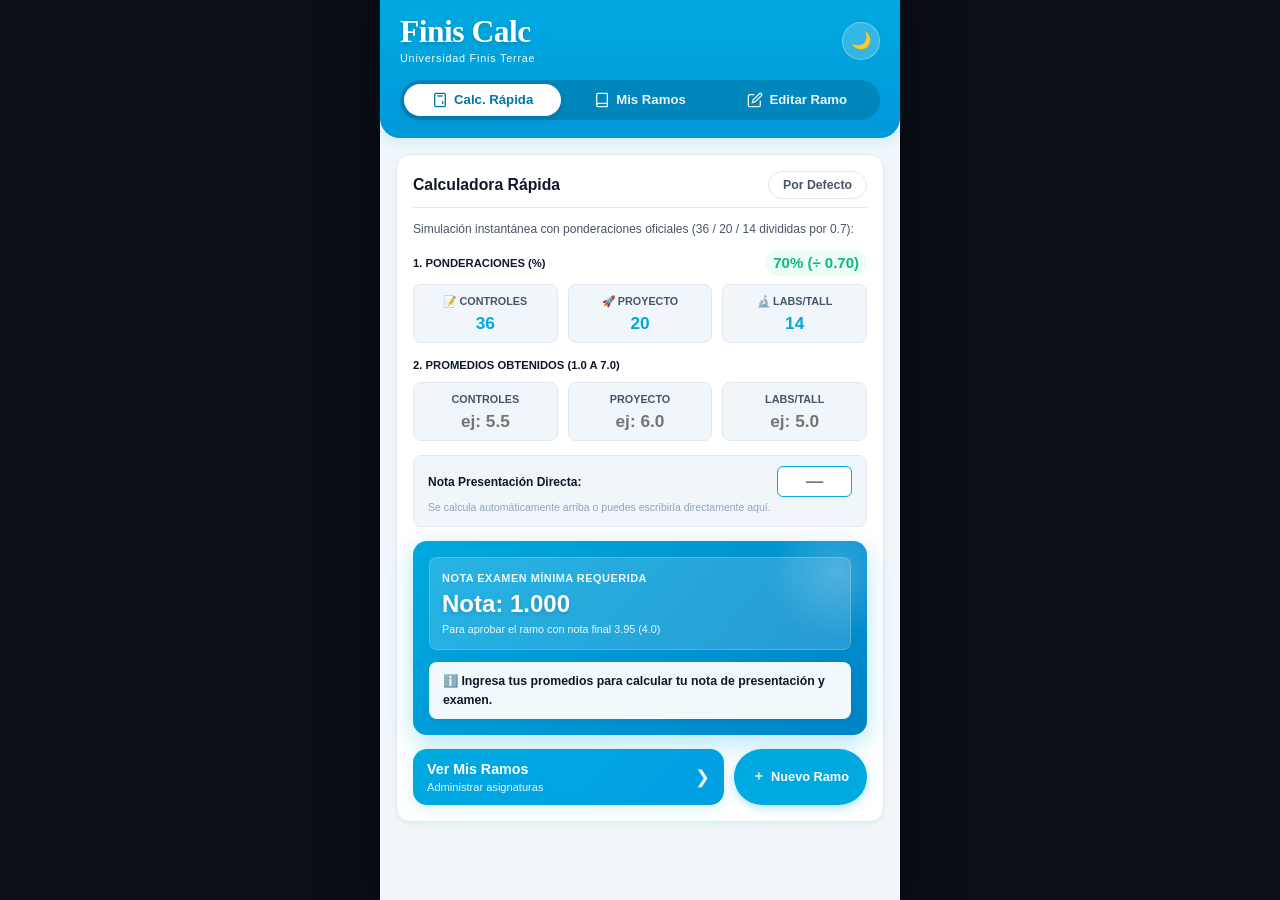
==== index.html @ bb122fc5 "FinisCalc 3" ====
<!DOCTYPE html>
<html lang="es">
<head>
  <meta charset="UTF-8">
  <meta http-equiv="refresh" content="0; url=CalculadoraFinis.html">
  <meta name="viewport" content="width=device-width, initial-scale=1.0">
  <title>Calculadora de Notas • Universidad Finis Terrae</title>
  <script>
    window.location.replace("CalculadoraFinis.html");
  </script>
</head>
<body style="font-family: sans-serif; text-align: center; padding: 40px; background-color: #F0F6FA; color: #00A9E0;">
  <h2>Calculadora de Notas • Finis Terrae</h2>
  <p>Cargando aplicación... <a href="CalculadoraFinis.html">Haz clic aquí si no redirige</a>.</p>
</body>
</html>
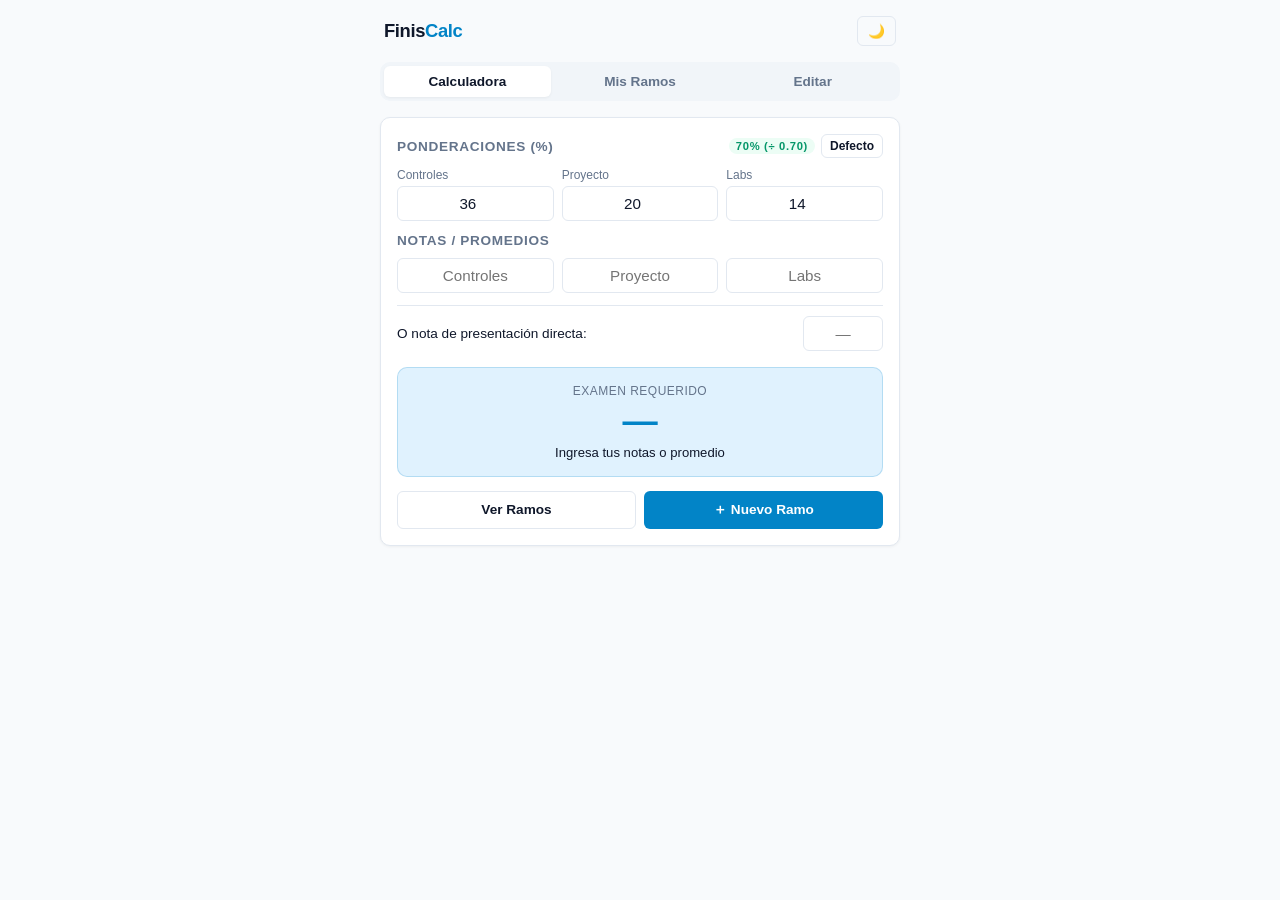
==== commit 20839c17: "Add files via upload" ====
--- a/index.html
+++ b/index.html
@@ -2,15 +2,189 @@
 <html lang="es">
 <head>
   <meta charset="UTF-8">
-  <meta http-equiv="refresh" content="0; url=CalculadoraFinis.html">
-  <meta name="viewport" content="width=device-width, initial-scale=1.0">
-  <title>Calculadora de Notas • Universidad Finis Terrae</title>
-  <script>
-    window.location.replace("CalculadoraFinis.html");
-  </script>
+  <meta name="viewport" content="width=device-width, initial-scale=1.0, maximum-scale=1.0, user-scalable=no">
+  <meta name="theme-color" content="#0284C7">
+  <title>Calculadora Finis Terrae</title>
+
+  <link rel="apple-touch-icon" sizes="180x180" href="apple-icon-180x180.png">
+  <link rel="icon" type="image/png" sizes="32x32" href="favicon-32x32.png">
+  <link rel="icon" type="image/png" sizes="16x16" href="favicon-16x16.png">
+  <link rel="manifest" href="manifest.json">
+
+  <link rel="stylesheet" href="assets/style.css">
 </head>
-<body style="font-family: sans-serif; text-align: center; padding: 40px; background-color: #F0F6FA; color: #00A9E0;">
-  <h2>Calculadora de Notas • Finis Terrae</h2>
-  <p>Cargando aplicación... <a href="CalculadoraFinis.html">Haz clic aquí si no redirige</a>.</p>
+<body>
+
+  <div class="container">
+    <!-- Header -->
+    <header class="header">
+      <div class="brand">Finis<span>Calc</span></div>
+      <button id="themeToggleBtn" class="theme-btn" onclick="toggleTheme()" title="Cambiar tema">🌙</button>
+    </header>
+
+    <!-- Navegación -->
+    <nav class="nav-tabs">
+      <button class="tab-btn active" data-tab="calculadora" onclick="switchTab('calculadora')">Calculadora</button>
+      <button class="tab-btn" data-tab="ramos" onclick="switchTab('ramos')">Mis Ramos</button>
+      <button class="tab-btn" data-tab="detalle" onclick="switchTab('detalle')">Editar</button>
+    </nav>
+
+    <!-- VISTA 1: CALCULADORA RÁPIDA -->
+    <section id="view_calculadora" class="view-section active">
+      <div class="card">
+        <div class="card-title">
+          <span>Ponderaciones (%)</span>
+          <div style="display: flex; gap: 6px; align-items: center;">
+            <span id="qc_totalBadge" class="badge badge-success">70% (÷ 0.70)</span>
+            <button class="btn btn-outline btn-sm" onclick="resetQuickCalc()">Defecto</button>
+          </div>
+        </div>
+
+        <div class="weights-grid">
+          <div class="input-group">
+            <span class="input-label">Controles</span>
+            <input type="number" id="qc_ponC" class="input-field" value="36" oninput="calculateQuickCalc()">
+          </div>
+          <div class="input-group">
+            <span class="input-label">Proyecto</span>
+            <input type="number" id="qc_ponP" class="input-field" value="20" oninput="calculateQuickCalc()">
+          </div>
+          <div class="input-group">
+            <span class="input-label">Labs</span>
+            <input type="number" id="qc_ponL" class="input-field" value="14" oninput="calculateQuickCalc()">
+          </div>
+        </div>
+
+        <div class="card-title" style="margin-top: 12px;">Notas / Promedios</div>
+        <div class="weights-grid">
+          <input type="text" inputmode="decimal" id="qc_notaC" class="input-field" placeholder="Controles" oninput="calculateQuickCalc()">
+          <input type="text" inputmode="decimal" id="qc_notaP" class="input-field" placeholder="Proyecto" oninput="calculateQuickCalc()">
+          <input type="text" inputmode="decimal" id="qc_notaL" class="input-field" placeholder="Labs" oninput="calculateQuickCalc()">
+        </div>
+
+        <div class="direct-np-row">
+          <label for="qc_npDirect">O nota de presentación directa:</label>
+          <input type="text" inputmode="decimal" id="qc_npDirect" class="input-field" placeholder="—" oninput="calculateQuickCalc()">
+        </div>
+
+        <div class="result-box">
+          <div class="result-target">Examen Requerido</div>
+          <div id="qc_resultVal" class="result-val">—</div>
+          <div id="qc_resultNote" class="result-note">Ingresa tus notas o promedio</div>
+        </div>
+
+        <div style="display: flex; gap: 8px; margin-top: 14px;">
+          <button class="btn btn-outline" onclick="switchTab('ramos')">Ver Ramos</button>
+          <button class="btn btn-primary" onclick="createNewRamo()">＋ Nuevo Ramo</button>
+        </div>
+      </div>
+    </section>
+
+    <!-- VISTA 2: LISTA DE RAMOS -->
+    <section id="view_ramos" class="view-section">
+      <div class="card" style="display: flex; justify-content: space-between; align-items: center; padding: 12px 16px;">
+        <span style="font-size: 0.85rem; color: var(--text-muted);">Promedio General:</span>
+        <span id="averageGpa" style="font-size: 1.15rem; font-weight: 700; color: var(--primary);">—</span>
+      </div>
+
+      <div class="card">
+        <div class="card-title">
+          <span>Ramos</span>
+          <span id="ramosCount" class="badge badge-muted">0 ramos</span>
+        </div>
+        <div id="ramosList"></div>
+        <button class="btn btn-primary" style="margin-top: 10px;" onclick="createNewRamo()">＋ Agregar Ramo</button>
+      </div>
+    </section>
+
+    <!-- VISTA 3: DETALLE / EDICIÓN -->
+    <section id="view_detalle" class="view-section">
+      <div class="card">
+        <div class="input-group" style="margin-bottom: 14px;">
+          <span class="input-label">Nombre del Ramo</span>
+          <input type="text" id="detailName" class="input-field" style="text-align: left; font-weight: 600;" placeholder="Nombre de asignatura" oninput="handleNameChange(this.value)">
+        </div>
+
+        <div class="card-title">
+          <span>Ponderaciones (%)</span>
+          <div style="display: flex; gap: 6px; align-items: center;">
+            <span id="detailTotalBadge" class="badge badge-success">70% (÷ 0.70)</span>
+            <button class="btn btn-outline btn-sm" onclick="resetDetailWeights()">36/20/14</button>
+          </div>
+        </div>
+
+        <div class="weights-grid" style="margin-bottom: 16px;">
+          <div class="input-group">
+            <span class="input-label">Controles</span>
+            <input type="number" id="detailPonC" class="input-field" value="36" oninput="handleWeightChange('controles', this.value)">
+          </div>
+          <div class="input-group">
+            <span class="input-label">Proyecto</span>
+            <input type="number" id="detailPonP" class="input-field" value="20" oninput="handleWeightChange('proyecto', this.value)">
+          </div>
+          <div class="input-group">
+            <span class="input-label">Labs</span>
+            <input type="number" id="detailPonL" class="input-field" value="14" oninput="handleWeightChange('laboratorios', this.value)">
+          </div>
+        </div>
+
+        <!-- Categoría 1: Controles -->
+        <div class="card-title">
+          <span>Controles</span>
+          <span id="avg_controles" style="font-weight: 600; color: var(--primary);">—</span>
+        </div>
+        <div id="grades_controles" class="grade-cells" style="margin-bottom: 14px;"></div>
+
+        <!-- Categoría 2: Proyecto -->
+        <div class="card-title">
+          <span>Proyecto</span>
+          <span id="avg_proyecto" style="font-weight: 600; color: var(--primary);">—</span>
+        </div>
+        <div id="grades_proyecto" class="grade-cells" style="margin-bottom: 14px;"></div>
+
+        <!-- Categoría 3: Labs -->
+        <div class="card-title">
+          <span>Laboratorios</span>
+          <span id="avg_laboratorios" style="font-weight: 600; color: var(--primary);">—</span>
+        </div>
+        <div id="grades_laboratorios" class="grade-cells" style="margin-bottom: 16px;"></div>
+
+        <!-- Resultado Ramo -->
+        <div style="display: grid; grid-template-columns: 1fr 1fr; gap: 8px; margin-bottom: 14px;">
+          <div style="background: var(--surface-subtle); padding: 10px; border-radius: var(--radius-sm); text-align: center;">
+            <div style="font-size: 0.72rem; color: var(--text-muted); margin-bottom: 2px;">Presentación</div>
+            <div id="detailNpVal" style="font-size: 1.25rem; font-weight: 700;">—</div>
+          </div>
+          <div style="background: var(--surface-subtle); padding: 10px; border-radius: var(--radius-sm); text-align: center;">
+            <div style="font-size: 0.72rem; color: var(--text-muted); margin-bottom: 2px;">Examen Mínimo</div>
+            <div id="detailExamVal" style="font-size: 1.25rem; font-weight: 700; color: var(--primary);">—</div>
+          </div>
+        </div>
+
+        <!-- Acciones -->
+        <div style="display: grid; grid-template-columns: 1fr 1fr 1fr; gap: 6px;">
+          <button class="btn btn-outline btn-sm" onclick="duplicateCurrentRamo()">Duplicar</button>
+          <button class="btn btn-outline btn-sm" onclick="clearCurrentGrades()">Vaciar</button>
+          <button class="btn btn-danger btn-sm" onclick="promptDeleteRamo()">Eliminar</button>
+        </div>
+      </div>
+    </section>
+  </div>
+
+  <!-- Modal -->
+  <div id="modalOverlay" class="modal-overlay" onclick="closeModal()">
+    <div class="modal-card" onclick="event.stopPropagation()">
+      <h3 id="modalTitle" style="font-size: 1rem; margin-bottom: 6px;">Confirmar</h3>
+      <p id="modalText" style="font-size: 0.85rem; color: var(--text-muted);"></p>
+      <div class="modal-actions">
+        <button class="btn btn-outline btn-sm" onclick="closeModal()">Cancelar</button>
+        <button class="btn btn-danger btn-sm" onclick="confirmModal()">Confirmar</button>
+      </div>
+    </div>
+  </div>
+
+  <div id="toast" class="toast"></div>
+
+  <script src="assets/app.js"></script>
 </body>
-</html>
+</html>
--- a/assets/style.css
+++ b/assets/style.css
@@ -0,0 +1,470 @@
+:root {
+  --bg: #F8FAFC;
+  --surface: #FFFFFF;
+  --surface-subtle: #F1F5F9;
+  --border: #E2E8F0;
+  --border-focus: #0284C7;
+  --text-main: #0F172A;
+  --text-muted: #64748B;
+  --primary: #0284C7;
+  --primary-hover: #0369A1;
+  --primary-light: #E0F2FE;
+  --success: #059669;
+  --success-bg: #ECFDF5;
+  --danger: #DC2626;
+  --danger-bg: #FEF2F2;
+  --warning: #D97706;
+  --warning-bg: #FFFBEB;
+  --radius: 10px;
+  --radius-sm: 6px;
+  --shadow-sm: 0 1px 3px rgba(0,0,0,0.05);
+  --shadow-md: 0 4px 6px -1px rgba(0,0,0,0.07);
+}
+
+[data-theme="dark"] {
+  --bg: #0F172A;
+  --surface: #1E293B;
+  --surface-subtle: #334155;
+  --border: #334155;
+  --border-focus: #38BDF8;
+  --text-main: #F8FAFC;
+  --text-muted: #94A3B8;
+  --primary: #38BDF8;
+  --primary-hover: #0EA5E9;
+  --primary-light: #082F49;
+  --success: #34D399;
+  --success-bg: #064E3B;
+  --danger: #F87171;
+  --danger-bg: #450A0A;
+  --warning: #FBBF24;
+  --warning-bg: #451A03;
+  --shadow-sm: 0 1px 3px rgba(0,0,0,0.3);
+  --shadow-md: 0 4px 6px -1px rgba(0,0,0,0.4);
+}
+
+* {
+  box-sizing: border-box;
+  margin: 0;
+  padding: 0;
+  font-family: -apple-system, BlinkMacSystemFont, "Segoe UI", Roboto, Helvetica, Arial, sans-serif;
+  -webkit-tap-highlight-color: transparent;
+}
+
+body {
+  background-color: var(--bg);
+  color: var(--text-main);
+  min-height: 100vh;
+  display: flex;
+  justify-content: center;
+  padding: 16px 12px 40px;
+}
+
+.container {
+  width: 100%;
+  max-width: 520px;
+}
+
+/* Header */
+.header {
+  display: flex;
+  justify-content: space-between;
+  align-items: center;
+  margin-bottom: 16px;
+  padding: 0 4px;
+}
+
+.brand {
+  font-size: 1.15rem;
+  font-weight: 700;
+  letter-spacing: -0.02em;
+}
+
+.brand span {
+  color: var(--primary);
+}
+
+.theme-btn {
+  background: none;
+  border: 1px solid var(--border);
+  border-radius: var(--radius-sm);
+  padding: 6px 10px;
+  font-size: 0.85rem;
+  cursor: pointer;
+  color: var(--text-muted);
+}
+
+/* Tabs */
+.nav-tabs {
+  display: flex;
+  gap: 6px;
+  background: var(--surface-subtle);
+  padding: 4px;
+  border-radius: var(--radius);
+  margin-bottom: 16px;
+}
+
+.tab-btn {
+  flex: 1;
+  background: none;
+  border: none;
+  padding: 8px 12px;
+  font-size: 0.85rem;
+  font-weight: 600;
+  color: var(--text-muted);
+  border-radius: var(--radius-sm);
+  cursor: pointer;
+  transition: all 0.15s ease;
+  text-align: center;
+}
+
+.tab-btn.active {
+  background: var(--surface);
+  color: var(--text-main);
+  box-shadow: var(--shadow-sm);
+}
+
+/* Cards */
+.card {
+  background: var(--surface);
+  border: 1px solid var(--border);
+  border-radius: var(--radius);
+  padding: 16px;
+  margin-bottom: 14px;
+  box-shadow: var(--shadow-sm);
+}
+
+.card-title {
+  font-size: 0.85rem;
+  text-transform: uppercase;
+  letter-spacing: 0.05em;
+  color: var(--text-muted);
+  margin-bottom: 10px;
+  font-weight: 600;
+  display: flex;
+  justify-content: space-between;
+  align-items: center;
+}
+
+/* Grid & Inputs */
+.weights-grid {
+  display: grid;
+  grid-template-columns: repeat(3, 1fr);
+  gap: 8px;
+  margin-bottom: 12px;
+}
+
+.input-group {
+  display: flex;
+  flex-direction: column;
+  gap: 4px;
+}
+
+.input-label {
+  font-size: 0.75rem;
+  color: var(--text-muted);
+}
+
+.input-field {
+  width: 100%;
+  padding: 8px 10px;
+  border: 1px solid var(--border);
+  border-radius: var(--radius-sm);
+  background: var(--surface);
+  color: var(--text-main);
+  font-size: 0.95rem;
+  text-align: center;
+  transition: border-color 0.15s ease;
+}
+
+.input-field:focus {
+  outline: none;
+  border-color: var(--border-focus);
+}
+
+.direct-np-row {
+  display: flex;
+  align-items: center;
+  justify-content: space-between;
+  padding: 10px 0;
+  border-top: 1px solid var(--border);
+}
+
+.direct-np-row label {
+  font-size: 0.85rem;
+  font-weight: 500;
+}
+
+.direct-np-row input {
+  width: 80px;
+  text-align: center;
+}
+
+/* Results Banner */
+.result-box {
+  background: var(--primary-light);
+  border-radius: var(--radius);
+  padding: 16px;
+  text-align: center;
+  margin-top: 6px;
+  border: 1px solid rgba(2, 132, 199, 0.2);
+}
+
+.result-target {
+  font-size: 0.75rem;
+  color: var(--text-muted);
+  text-transform: uppercase;
+  letter-spacing: 0.04em;
+  margin-bottom: 4px;
+}
+
+.result-val {
+  font-size: 2.2rem;
+  font-weight: 800;
+  color: var(--primary);
+  line-height: 1.1;
+  margin-bottom: 4px;
+}
+
+.result-note {
+  font-size: 0.82rem;
+  color: var(--text-main);
+  font-weight: 500;
+}
+
+/* Buttons */
+.btn {
+  display: inline-flex;
+  align-items: center;
+  justify-content: center;
+  padding: 9px 14px;
+  border-radius: var(--radius-sm);
+  font-size: 0.85rem;
+  font-weight: 600;
+  cursor: pointer;
+  border: 1px solid transparent;
+  transition: all 0.15s ease;
+  width: 100%;
+  text-decoration: none;
+}
+
+.btn-primary {
+  background: var(--primary);
+  color: #FFFFFF;
+}
+
+.btn-primary:hover {
+  background: var(--primary-hover);
+}
+
+.btn-outline {
+  background: transparent;
+  border-color: var(--border);
+  color: var(--text-main);
+}
+
+.btn-outline:hover {
+  background: var(--surface-subtle);
+}
+
+.btn-danger {
+  background: transparent;
+  border-color: var(--danger);
+  color: var(--danger);
+}
+
+.btn-danger:hover {
+  background: var(--danger-bg);
+}
+
+.btn-sm {
+  padding: 4px 8px;
+  font-size: 0.75rem;
+  width: auto;
+}
+
+/* Badges */
+.badge {
+  display: inline-block;
+  padding: 2px 7px;
+  border-radius: 999px;
+  font-size: 0.7rem;
+  font-weight: 600;
+}
+
+.badge-muted { background: var(--surface-subtle); color: var(--text-muted); }
+.badge-success { background: var(--success-bg); color: var(--success); }
+.badge-danger { background: var(--danger-bg); color: var(--danger); }
+.badge-warning { background: var(--warning-bg); color: var(--warning); }
+
+/* Mis Ramos List */
+.ramo-item {
+  display: flex;
+  align-items: center;
+  justify-content: space-between;
+  padding: 12px;
+  border: 1px solid var(--border);
+  border-radius: var(--radius-sm);
+  margin-bottom: 8px;
+  background: var(--surface);
+  cursor: pointer;
+  transition: all 0.15s ease;
+}
+
+.ramo-item:hover {
+  border-color: var(--primary);
+}
+
+.ramo-info {
+  display: flex;
+  flex-direction: column;
+  gap: 2px;
+}
+
+.ramo-name {
+  font-size: 0.95rem;
+  font-weight: 600;
+}
+
+.ramo-sub {
+  font-size: 0.75rem;
+  color: var(--text-muted);
+}
+
+.ramo-grade {
+  font-size: 1.15rem;
+  font-weight: 700;
+}
+
+/* Category Cells in Detail */
+.grade-cells {
+  display: flex;
+  flex-wrap: wrap;
+  gap: 6px;
+  align-items: center;
+}
+
+.grade-pill {
+  position: relative;
+  display: inline-flex;
+  align-items: center;
+  border: 1px solid var(--border);
+  border-radius: var(--radius-sm);
+  background: var(--surface);
+  overflow: hidden;
+}
+
+.grade-pill-tag {
+  font-size: 0.7rem;
+  padding: 0 5px;
+  color: var(--text-muted);
+  background: var(--surface-subtle);
+  line-height: 28px;
+  font-weight: 600;
+  border-right: 1px solid var(--border);
+}
+
+.grade-pill input {
+  width: 44px;
+  height: 28px;
+  border: none;
+  text-align: center;
+  font-size: 0.85rem;
+  font-weight: 600;
+  background: transparent;
+  color: var(--text-main);
+}
+
+.grade-pill input:focus {
+  outline: none;
+  background: var(--surface-subtle);
+}
+
+.grade-pill .pill-del {
+  border: none;
+  background: transparent;
+  color: var(--text-muted);
+  cursor: pointer;
+  padding: 0 4px;
+  font-size: 0.75rem;
+  line-height: 28px;
+}
+
+.grade-pill .pill-del:hover {
+  color: var(--danger);
+}
+
+.btn-add-grade {
+  border: 1px dashed var(--border);
+  background: transparent;
+  color: var(--primary);
+  border-radius: var(--radius-sm);
+  height: 28px;
+  padding: 0 10px;
+  font-size: 0.8rem;
+  font-weight: 600;
+  cursor: pointer;
+}
+
+.btn-add-grade:hover {
+  background: var(--primary-light);
+  border-color: var(--primary);
+}
+
+/* Views display */
+.view-section {
+  display: none;
+}
+
+.view-section.active {
+  display: block;
+}
+
+/* Toast */
+.toast {
+  position: fixed;
+  bottom: 16px;
+  left: 50%;
+  transform: translateX(-50%);
+  background: var(--text-main);
+  color: var(--surface);
+  padding: 8px 16px;
+  border-radius: var(--radius-sm);
+  font-size: 0.8rem;
+  font-weight: 500;
+  box-shadow: var(--shadow-md);
+  opacity: 0;
+  pointer-events: none;
+  transition: opacity 0.2s ease;
+  z-index: 1000;
+}
+
+.toast.show {
+  opacity: 1;
+}
+
+/* Modal */
+.modal-overlay {
+  display: none;
+  position: fixed;
+  inset: 0;
+  background: rgba(0, 0, 0, 0.4);
+  align-items: center;
+  justify-content: center;
+  padding: 16px;
+  z-index: 999;
+}
+
+.modal-card {
+  background: var(--surface);
+  border-radius: var(--radius);
+  max-width: 360px;
+  width: 100%;
+  padding: 20px;
+  box-shadow: var(--shadow-md);
+}
+
+.modal-actions {
+  display: flex;
+  gap: 8px;
+  margin-top: 16px;
+}
